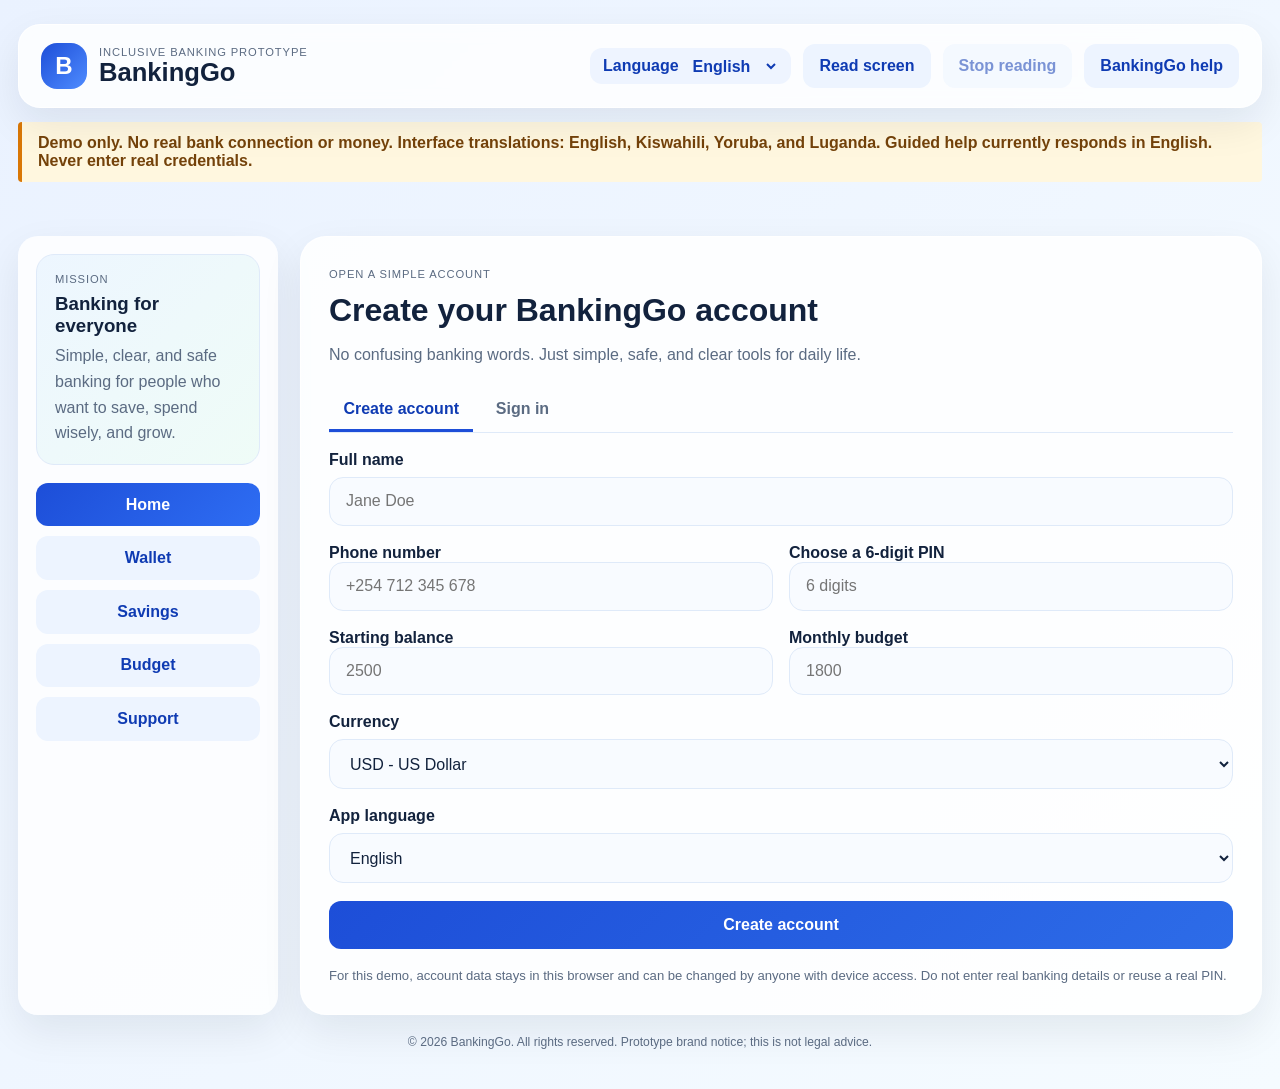
==== budget-tracker/index.html @ 9c625cd1 "banking app" ====
<!DOCTYPE html>
<html lang="en">
<head>
  <meta charset="UTF-8" />
  <meta name="viewport" content="width=device-width, initial-scale=1.0" />
  <meta http-equiv="Content-Security-Policy" content="default-src 'self'; script-src 'self'; style-src 'self'; img-src 'self' data:; connect-src 'none'; object-src 'none'; base-uri 'self'; form-action 'self'" />
  <title>BankingGo | Simple Banking for Everyone</title>
  <link rel="stylesheet" href="style.css" />
</head>
<body>
  <div class="app-shell">
    <header class="topbar">
      <div class="brand-area">
        <div class="brand-mark">B</div>
        <div>
          <p class="eyebrow">Inclusive banking prototype</p>
          <h1>BankingGo</h1>
        </div>
      </div>

      <div class="topbar-tools">
        <label class="language-picker">
          <span>Language</span>
          <select id="language-select">
            <option value="en">English</option>
            <option value="sw">Kiswahili</option>
            <option value="yo">Yoruba</option>
            <option value="lg">Luganda</option>
          </select>
        </label>
        <button class="top-btn" type="button" id="read-screen-btn">Read screen</button>
        <button class="top-btn" type="button" id="stop-reading-btn" disabled>Stop reading</button>
        <button class="top-btn" type="button" id="help-btn">BankingGo help</button>
      </div>
    </header>

    <div class="demo-notice" role="note">Demo only. No real bank connection or money. Interface translations: English, Kiswahili, Yoruba, and Luganda. Guided help currently responds in English. Never enter real credentials.</div>
    <p id="speech-status" class="speech-status" role="status" aria-live="polite"></p>

    <main class="main-layout">
      <aside class="sidebar">
        <div class="sidebar-box">
          <p class="tiny-label">Mission</p>
          <h3>Banking for everyone</h3>
          <p class="muted">Simple, clear, and safe banking for people who want to save, spend wisely, and grow.</p>
        </div>

        <nav class="nav-menu">
          <button class="nav-item active" type="button">Home</button>
          <button class="nav-item" type="button">Wallet</button>
          <button class="nav-item" type="button">Savings</button>
          <button class="nav-item" type="button">Budget</button>
          <button class="nav-item" type="button">Support</button>
        </nav>
      </aside>

      <section id="auth-screen" class="screen active">
        <div class="auth-card">
          <div class="auth-header">
            <p class="eyebrow" data-key="tagline">Open a simple account</p>
            <h2 data-key="signupTitle">Create your BankingGo account</h2>
            <p data-key="signupText">No confusing banking words. Just simple, safe, and clear tools for daily life.</p>
          </div>

          <div class="auth-modes" role="tablist" aria-label="Account access">
            <button class="auth-mode active" id="create-mode" type="button" role="tab" aria-selected="true">Create account</button>
            <button class="auth-mode" id="login-mode" type="button" role="tab" aria-selected="false">Sign in</button>
          </div>

          <form id="signup-form" class="auth-form">
            <div class="field-row">
              <label for="fullname" data-key="fullNameLabel">Full name</label>
              <input id="fullname" type="text" placeholder="Jane Doe" required />
            </div>

            <div class="field-row split-row">
              <div>
                <label for="phone" data-key="phoneLabel">Phone number</label>
                <input id="phone" type="tel" placeholder="+254 712 345 678" required />
              </div>
              <div>
                <label for="pin" data-key="pinLabel">Choose a 6-digit PIN</label>
                <input id="pin" type="password" inputmode="numeric" pattern="[0-9]{6}" placeholder="6 digits" minlength="6" maxlength="6" autocomplete="new-password" required />
              </div>
            </div>

            <div class="field-row split-row">
              <div>
                <label for="bank-balance" data-key="balanceLabel">Starting balance</label>
                <input id="bank-balance" type="number" min="0" step="10" placeholder="2500" required />
              </div>
              <div>
                <label for="monthly-limit" data-key="budgetLabel">Monthly budget</label>
                <input id="monthly-limit" type="number" min="0" step="50" placeholder="1800" required />
              </div>
            </div>

            <div class="field-row">
              <label for="currency" data-key="currencyLabel">Currency</label>
              <select id="currency">
                <option value="USD">USD - US Dollar</option>
                <option value="KES">KES - Kenyan Shilling</option>
                <option value="JPY">JPY - Japanese Yen</option>
                <option value="GBP">GBP - British Pound</option>
                <option value="EUR">EUR - Euro</option>
                <option value="NGN">NGN - Nigerian Naira</option>
                <option value="INR">INR - Indian Rupee</option>
                <option value="AED">AED - UAE Dirham</option>
                <option value="CAD">CAD - Canadian Dollar</option>
                <option value="ZAR">ZAR - South African Rand</option>
              </select>
            </div>

            <div class="field-row">
              <label for="language-onboard" data-key="appLanguageLabel">App language</label>
              <select id="language-onboard">
                <option value="en">English</option>
                <option value="sw">Kiswahili</option>
                <option value="yo">Yoruba</option>
                <option value="lg">Luganda</option>
              </select>
            </div>

            <button type="submit" class="primary-btn" data-key="createAccountBtn">Create account</button>
          </form>

          <form id="login-form" class="auth-form hidden" autocomplete="on">
            <div class="field-row">
              <label for="login-phone">Phone number</label>
              <input id="login-phone" type="tel" autocomplete="username" required />
            </div>
            <div class="field-row">
              <label for="login-pin">6-digit PIN</label>
              <input id="login-pin" type="password" inputmode="numeric" pattern="[0-9]{6}" minlength="6" maxlength="6" autocomplete="current-password" required />
            </div>
            <button type="submit" class="primary-btn">Sign in</button>
            <p id="login-status" class="form-status" aria-live="polite"></p>
          </form>
          <p class="security-note">For this demo, account data stays in this browser and can be changed by anyone with device access. Do not enter real banking details or reuse a real PIN.</p>
        </div>
      </section>

      <section id="dashboard-screen" class="screen">
        <div class="dashboard-panel">
          <div class="welcome-row">
            <div>
              <p class="eyebrow" data-key="greeting">Good morning</p>
              <h2><span id="user-name">Jane</span></h2>
            </div>

            <div class="header-actions">
              <button class="ghost-btn" type="button" id="save-goal-btn" data-key="saveGoalBtn">Save goal</button>
              <button class="ghost-btn danger" type="button" id="logout-btn" data-key="logoutBtn">Log out</button>
            </div>
          </div>

          <div class="stats-grid">
            <article class="stat-card primary">
              <div class="card-head">
                <span data-key="balanceCard">Available to spend</span>
                <span class="chip success" id="currency-badge">USD</span>
              </div>
              <h3 id="display-balance">$0.00</h3>
              <p data-key="balanceNote">Demo wallet funds</p>
            </article>

            <article class="stat-card">
              <div class="card-head">
                <span data-key="budgetCard">Monthly budget</span>
                <span class="chip neutral">Target</span>
              </div>
              <h3 id="monthly-budget">$0.00</h3>
              <p data-key="budgetNote">Planned spending limit</p>
            </article>

            <article class="stat-card">
              <div class="card-head">
                <span data-key="spentCard">Spent</span>
                <span id="budget-state" class="chip neutral" data-key="onTrackBadge">On track</span>
              </div>
              <h3 id="spent-total">$0.00</h3>
              <p id="budget-message" data-key="trackMessage">You are on track this month.</p>
            </article>
          </div>

          <div class="content-grid">
            <div class="card budget-card">
              <div class="section-title-row">
                <h3 data-key="trackingTitle">Track spending</h3>
                <span class="mini-label" data-key="bankLinked">Demo wallet</span>
              </div>

              <form id="budget-form" class="budget-form">
                <div class="field-row">
                  <label for="category" data-key="categoryLabel">Category</label>
                  <select id="category">
                    <option value="Food">Food</option>
                    <option value="Transport">Transport</option>
                    <option value="Bills">Bills</option>
                    <option value="Health">Health</option>
                    <option value="School">School</option>
                    <option value="Family">Family</option>
                  </select>
                </div>

                <div class="field-row">
                  <label for="expense-amount" data-key="amountLabel">Amount</label>
                  <input id="expense-amount" type="number" min="0" step="10" placeholder="Enter amount" />
                </div>

                <div class="quick-picks">
                  <button type="button" class="pick-btn" data-value="50">50</button>
                  <button type="button" class="pick-btn" data-value="100">100</button>
                  <button type="button" class="pick-btn" data-value="250">250</button>
                  <button type="button" class="pick-btn" data-value="500">500</button>
                </div>

                <button type="submit" class="primary-btn" data-key="addExpenseBtn">Add expense</button>
              </form>

              <div id="budget-warning" class="warning-box hidden" aria-live="polite"></div>
            </div>

            <div class="card ai-card">
              <div class="section-title-row">
                <h3>BankingGo help</h3>
                <span class="mini-label">Guided demo assistant</span>
              </div>

              <div class="ai-chat" id="ai-chat">
                <div class="message bot">
                  Hello! I can help you save, spend wisely, and understand your account simply.
                </div>
              </div>

              <div class="ai-suggestions">
                <button type="button" class="suggestion-btn">How do I save?</button>
                <button type="button" class="suggestion-btn">Am I overspending?</button>
                <button type="button" class="suggestion-btn">Help me budget</button>
              </div>

              <div class="ai-input-row">
                <input id="ai-input" type="text" placeholder="Ask BankingGo..." />
                <button id="ai-send" type="button" class="primary-btn compact">Send</button>
              </div>
            </div>
          </div>

          <div class="tools-grid">
            <section class="card savings-card" aria-labelledby="savings-title">
              <div class="section-title-row">
                <h3 id="savings-title">Savings goal</h3>
                <span class="mini-label">Your progress</span>
              </div>
              <p class="savings-amount"><span id="savings-balance">$0.00</span> saved</p>
              <progress id="savings-progress" max="100" value="0" aria-label="Savings goal progress"></progress>
              <p id="savings-summary" class="muted">Set a goal to start tracking your progress.</p>
              <form id="goal-form" class="inline-form">
                <label class="visually-hidden" for="goal-amount">Savings goal amount</label>
                <input id="goal-amount" type="number" min="1" step="1" placeholder="Set a savings goal" required />
                <button class="primary-btn compact" type="submit">Set goal</button>
              </form>
            </section>

            <section class="card transfer-card" aria-labelledby="transfer-title">
              <div class="section-title-row">
                <h3 id="transfer-title">Move money to savings</h3>
                <span class="mini-label">Demo transfer</span>
              </div>
              <p class="muted">Move money between your demo wallet and savings. This does not send money to a bank.</p>
              <form id="transfer-form" class="inline-form">
                <label class="visually-hidden" for="transfer-amount">Transfer amount</label>
                <input id="transfer-amount" type="number" min="1" step="1" placeholder="Amount to save" required />
                <button class="primary-btn compact" type="submit">Move to savings</button>
              </form>
              <p id="transfer-status" class="form-status" aria-live="polite"></p>
            </section>
          </div>

          <section class="card chart-card" aria-labelledby="spending-chart-title">
            <div class="section-title-row">
              <h3 id="spending-chart-title">Spending by category</h3>
              <span class="mini-label">This month</span>
            </div>
            <div id="spending-chart" class="spending-chart" role="img" aria-label="Spending by category"></div>
          </section>

          <div class="bottom-panel">
            <div class="card transactions-card">
              <div class="section-title-row">
                <h3 data-key="recentActivity">Recent activity</h3>
                <span class="mini-label" data-key="activityLabel">This week</span>
              </div>

              <ul id="transactions-list" class="transaction-list"></ul>
            </div>
          </div>
        </div>
      </section>
    </main>
    <footer class="app-footer">© 2026 BankingGo. All rights reserved. Prototype brand notice; this is not legal advice.</footer>
  </div>

  <script src="index.js"></script>
</body>
</html>
---- budget-tracker/style.css ----
* {
  box-sizing: border-box;
  margin: 0;
  padding: 0;
}

:root {
  --bg: #eef6ff;
  --panel: #ffffff;
  --panel-soft: #f5f9ff;
  --primary: #1d4ed8;
  --primary-deep: #0f3bb3;
  --mint: #dffaf0;
  --success: #128a63;
  --danger: #cc3f4f;
  --danger-soft: #ffe7ea;
  --warning: #d97706;
  --text: #12223d;
  --muted: #5b6b82;
  --line: #dfeaf9;
  --shadow: 0 16px 40px rgba(15, 23, 42, 0.08);
}

html {
  scroll-behavior: smooth;
}

body {
  font-family: "Segoe UI", Tahoma, sans-serif;
  background: linear-gradient(135deg, #eaf2ff 0%, #f5fbff 100%);
  color: var(--text);
}

button,
input,
select {
  font: inherit;
}

.app-shell {
  max-width: 1400px;
  margin: 0 auto;
  padding: 24px 18px 40px;
}

.topbar {
  display: flex;
  align-items: center;
  justify-content: space-between;
  gap: 16px;
  background: rgba(255, 255, 255, 0.8);
  border: 1px solid rgba(255, 255, 255, 0.8);
  border-radius: 22px;
  box-shadow: var(--shadow);
  padding: 18px 22px;
  backdrop-filter: blur(8px);
}

.brand-area {
  display: flex;
  align-items: center;
  gap: 12px;
}

.brand-mark {
  width: 46px;
  height: 46px;
  display: grid;
  place-items: center;
  border-radius: 16px;
  background: linear-gradient(135deg, var(--primary), #4f8cff);
  color: white;
  font-weight: 800;
  font-size: 1.5rem;
}

.topbar h1 {
  font-size: 1.6rem;
}

.eyebrow {
  letter-spacing: 0.08em;
  text-transform: uppercase;
  font-size: 0.7rem;
  color: var(--muted);
}

.topbar-tools {
  display: flex;
  align-items: center;
  justify-content: flex-end;
  flex-wrap: wrap;
  gap: 12px;
}

.top-btn:disabled {
  cursor: not-allowed;
  opacity: 0.55;
}

.speech-status {
  min-height: 1.4rem;
  margin: 8px 4px 0;
  color: var(--muted);
  font-size: 0.82rem;
}

.language-picker {
  display: flex;
  align-items: center;
  gap: 10px;
  background: #eef4ff;
  padding: 0.55rem 0.8rem;
  border-radius: 12px;
  color: var(--primary-deep);
  font-weight: 600;
}

.language-picker select {
  border: none;
  background: transparent;
  color: var(--primary-deep);
  font-weight: 700;
  outline: none;
}

.top-btn,
.ghost-btn,
.nav-item,
.primary-btn,
.pick-btn,
.suggestion-btn {
  border: none;
  border-radius: 12px;
  cursor: pointer;
  transition: transform 0.2s ease, filter 0.2s ease;
}

.top-btn,
.ghost-btn,
.nav-item {
  background: #edf4ff;
  color: var(--primary-deep);
  padding: 0.8rem 1rem;
  font-weight: 700;
}

.ghost-btn.danger {
  background: #fff0f2;
  color: var(--danger);
}

.nav-item.active {
  background: linear-gradient(135deg, var(--primary), #2e6df3);
  color: white;
}

.sidebar {
  background: rgba(255, 255, 255, 0.84);
  border-radius: 20px;
  padding: 18px;
  box-shadow: var(--shadow);
  min-height: 480px;
}

.sidebar-box {
  background: linear-gradient(135deg, #edf6ff, #effcf7);
  border: 1px solid var(--line);
  border-radius: 18px;
  padding: 18px;
  margin-bottom: 18px;
}

.tiny-label {
  color: var(--muted);
  font-size: 0.7rem;
  letter-spacing: 0.08em;
  text-transform: uppercase;
  margin-bottom: 8px;
}

.sidebar-box h3 {
  margin-bottom: 6px;
}

.muted {
  color: var(--muted);
  line-height: 1.6;
}

.nav-menu {
  display: flex;
  flex-direction: column;
  gap: 10px;
}

.main-layout {
  display: grid;
  grid-template-columns: 260px 1fr;
  gap: 22px;
  margin-top: 24px;
}

.screen {
  display: none;
}

.screen.active {
  display: block;
}

.auth-card,
.dashboard-panel {
  background: rgba(255, 255, 255, 0.85);
  border: 1px solid rgba(255, 255, 255, 0.85);
  border-radius: 26px;
  box-shadow: var(--shadow);
  padding: 28px;
}

.auth-header {
  margin-bottom: 20px;
}

.auth-header h2 {
  margin: 8px 0 12px;
  font-size: clamp(2rem, 2vw, 3rem);
}

.auth-header p {
  color: var(--muted);
  line-height: 1.7;
  max-width: 600px;
}

.demo-notice {
  margin-top: 14px;
  padding: 0.75rem 1rem;
  border-left: 4px solid #d97706;
  border-radius: 4px;
  background: #fff7df;
  color: #74420a;
  font-weight: 700;
}

.auth-modes {
  display: flex;
  gap: 8px;
  margin-bottom: 18px;
  border-bottom: 1px solid var(--line);
}

.auth-mode {
  border: 0;
  border-bottom: 3px solid transparent;
  background: transparent;
  color: var(--muted);
  padding: 0.7rem 0.9rem;
  font-weight: 700;
  cursor: pointer;
}

.auth-mode.active {
  border-color: var(--primary);
  color: var(--primary-deep);
}

.security-note,
.form-status {
  color: var(--muted);
  font-size: 0.82rem;
  line-height: 1.6;
  margin-top: 16px;
}

.form-status.error {
  color: var(--danger);
}

.tools-grid {
  display: grid;
  grid-template-columns: repeat(2, minmax(0, 1fr));
  gap: 20px;
  margin-top: 20px;
}

.savings-amount {
  font-weight: 800;
  margin: 8px 0;
}

.savings-card progress {
  display: block;
  width: 100%;
  height: 14px;
  accent-color: var(--success);
  margin: 12px 0;
}

.inline-form {
  display: flex;
  align-items: center;
  gap: 10px;
  margin-top: 14px;
}

.inline-form input {
  width: 100%;
  min-width: 0;
  padding: 0.85rem 0.9rem;
  border: 1px solid var(--line);
  border-radius: 12px;
  background: #f8fbff;
}

.visually-hidden {
  position: absolute;
  width: 1px;
  height: 1px;
  padding: 0;
  margin: -1px;
  overflow: hidden;
  clip: rect(0, 0, 0, 0);
  white-space: nowrap;
  border: 0;
}

.chart-card {
  margin-top: 20px;
}

.spending-chart {
  display: grid;
  gap: 12px;
}

.chart-row {
  display: grid;
  grid-template-columns: minmax(90px, 0.4fr) 1fr minmax(90px, auto);
  align-items: center;
  gap: 12px;
}

.chart-label,
.chart-value {
  font-size: 0.86rem;
  font-weight: 700;
}

.chart-track {
  height: 12px;
  overflow: hidden;
  border-radius: 999px;
  background: #edf3fc;
}

.chart-bar {
  height: 100%;
  border-radius: inherit;
  background: linear-gradient(90deg, #1d4ed8, #36a780);
}

.chart-bar.width-10 { width: 10%; }
.chart-bar.width-20 { width: 20%; }
.chart-bar.width-30 { width: 30%; }
.chart-bar.width-40 { width: 40%; }
.chart-bar.width-50 { width: 50%; }
.chart-bar.width-60 { width: 60%; }
.chart-bar.width-70 { width: 70%; }
.chart-bar.width-80 { width: 80%; }
.chart-bar.width-90 { width: 90%; }
.chart-bar.width-100 { width: 100%; }

.auth-form,
.budget-form {
  display: flex;
  flex-direction: column;
  gap: 18px;
}

.field-row {
  display: flex;
  flex-direction: column;
  gap: 8px;
}

.field-row label {
  font-weight: 700;
}

.field-row input,
.field-row select,
.ai-input-row input {
  width: 100%;
  padding: 0.9rem 1rem;
  border: 1px solid var(--line);
  background: #f8fbff;
  border-radius: 14px;
  color: var(--text);
}

.field-row input:focus,
.field-row select:focus,
.ai-input-row input:focus {
  outline: 2px solid rgba(29, 78, 216, 0.12);
  border-color: var(--primary);
}

.split-row {
  display: grid;
  grid-template-columns: repeat(2, minmax(0, 1fr));
  gap: 16px;
}

.primary-btn {
  background: linear-gradient(135deg, var(--primary), #2d6ce8);
  color: white;
  width: 100%;
  padding: 0.95rem 1.2rem;
  font-weight: 800;
}

.primary-btn.compact {
  width: auto;
  min-width: 100px;
}

.welcome-row {
  display: flex;
  align-items: center;
  justify-content: space-between;
  gap: 16px;
  margin-bottom: 22px;
}

.welcome-row h2 {
  font-size: clamp(1.8rem, 2vw, 2.6rem);
  margin-top: 8px;
}

.header-actions {
  display: flex;
  gap: 10px;
  flex-wrap: wrap;
}

.stats-grid {
  display: grid;
  grid-template-columns: repeat(3, minmax(0, 1fr));
  gap: 18px;
}

.stat-card {
  background: linear-gradient(180deg, #ffffff, #f7faff);
  border: 1px solid var(--line);
  border-radius: 20px;
  padding: 20px 18px;
}

.stat-card.primary {
  background: linear-gradient(135deg, #edf5ff, #deebff);
  border-color: #c8dcff;
}

.card-head,
.section-title-row {
  display: flex;
  align-items: center;
  justify-content: space-between;
  gap: 12px;
  margin-bottom: 12px;
}

.card-head {
  color: var(--muted);
  font-size: 0.8rem;
}

.chip {
  display: inline-flex;
  align-items: center;
  justify-content: center;
  border-radius: 999px;
  padding: 0.38rem 0.7rem;
  font-size: 0.7rem;
  font-weight: 800;
}

.chip.success {
  background: #e9fff5;
  color: var(--success);
}

.chip.neutral {
  background: #edf4ff;
  color: var(--primary-deep);
}

.stat-card h3 {
  font-size: clamp(1.7rem, 2vw, 2.2rem);
  margin-bottom: 6px;
}

.stat-card p {
  color: var(--muted);
  font-size: 0.8rem;
}

.content-grid {
  display: grid;
  grid-template-columns: 1.15fr 0.85fr;
  gap: 20px;
  margin-top: 24px;
}

.card {
  background: var(--panel);
  border: 1px solid var(--line);
  border-radius: 20px;
  padding: 22px;
}

.mini-label {
  color: var(--muted);
  font-size: 0.72rem;
  letter-spacing: 0.08em;
  text-transform: uppercase;
}

.quick-picks {
  display: flex;
  flex-wrap: wrap;
  gap: 10px;
}

.pick-btn {
  background: #edf5ff;
  color: var(--primary-deep);
  padding: 0.7rem 0.9rem;
  font-weight: 700;
}

.warning-box {
  background: var(--danger-soft);
  color: var(--danger);
  border: 1px solid #f4bcc5;
  border-radius: 12px;
  padding: 0.9rem 1rem;
  margin-top: 18px;
  font-weight: 700;
}

.hidden {
  display: none;
}

.ai-card {
  display: flex;
  flex-direction: column;
  gap: 16px;
}

.ai-chat {
  display: flex;
  flex-direction: column;
  gap: 10px;
  max-height: 250px;
  overflow: auto;
  padding-right: 4px;
}

.message {
  max-width: 90%;
  border-radius: 14px;
  padding: 0.8rem 0.9rem;
  line-height: 1.6;
}

.message.bot {
  background: #edf4ff;
  color: var(--text);
}

.message.user {
  background: linear-gradient(135deg, var(--primary), #2d6ce8);
  color: white;
  margin-left: auto;
}

.ai-suggestions {
  display: flex;
  flex-wrap: wrap;
  gap: 8px;
}

.suggestion-btn {
  background: #f3f7ff;
  color: var(--primary-deep);
  padding: 0.6rem 0.8rem;
  font-size: 0.82rem;
  font-weight: 700;
}

.ai-input-row {
  display: flex;
  align-items: center;
  gap: 10px;
}

.bottom-panel {
  margin-top: 24px;
}

.transaction-list {
  list-style: none;
  display: flex;
  flex-direction: column;
  gap: 12px;
}

.transaction-item {
  display: flex;
  align-items: center;
  justify-content: space-between;
  gap: 14px;
  border-bottom: 1px solid var(--line);
  padding-bottom: 12px;
}

.transaction-item:last-child {
  border-bottom: none;
  padding-bottom: 0;
}

.transaction-meta {
  display: flex;
  align-items: center;
  gap: 12px;
}

.transaction-icon {
  width: 36px;
  height: 36px;
  border-radius: 12px;
  display: grid;
  place-items: center;
  font-weight: 800;
}

.transaction-icon.income {
  background: #e9fff5;
  color: var(--success);
}

.transaction-icon.expense {
  background: #fff0f2;
  color: var(--danger);
}

.transaction-meta strong {
  display: block;
  margin-bottom: 4px;
}

.transaction-meta small {
  color: var(--muted);
}

.transaction-amount {
  font-weight: 800;
}

.transaction-amount.income {
  color: var(--success);
}

.transaction-amount.expense {
  color: var(--danger);
}

.app-footer {
  padding: 20px 8px 0;
  color: var(--muted);
  font-size: 0.76rem;
  text-align: center;
}

button:focus-visible,
input:focus-visible,
select:focus-visible {
  outline: 3px solid rgba(29, 78, 216, 0.3);
  outline-offset: 2px;
}

@media (max-width: 960px) {
  .main-layout {
    grid-template-columns: 1fr;
  }

  .sidebar {
    min-height: auto;
  }

  .nav-menu {
    flex-direction: row;
    flex-wrap: wrap;
  }

  .stats-grid,
  .content-grid,
  .tools-grid,
  .split-row {
    grid-template-columns: 1fr;
  }
}

@media (max-width: 620px) {
  .topbar,
  .welcome-row,
  .ai-input-row {
    flex-direction: column;
    align-items: flex-start;
  }

  .topbar-tools {
    justify-content: flex-start;
  }

  .app-shell {
    padding: 12px 12px 28px;
  }

  .auth-card,
  .dashboard-panel,
  .card {
    padding: 16px;
  }

  .inline-form {
    align-items: stretch;
    flex-direction: column;
  }

  .chart-row {
    grid-template-columns: 70px 1fr;
  }

  .chart-value {
    grid-column: 2;
  }
}
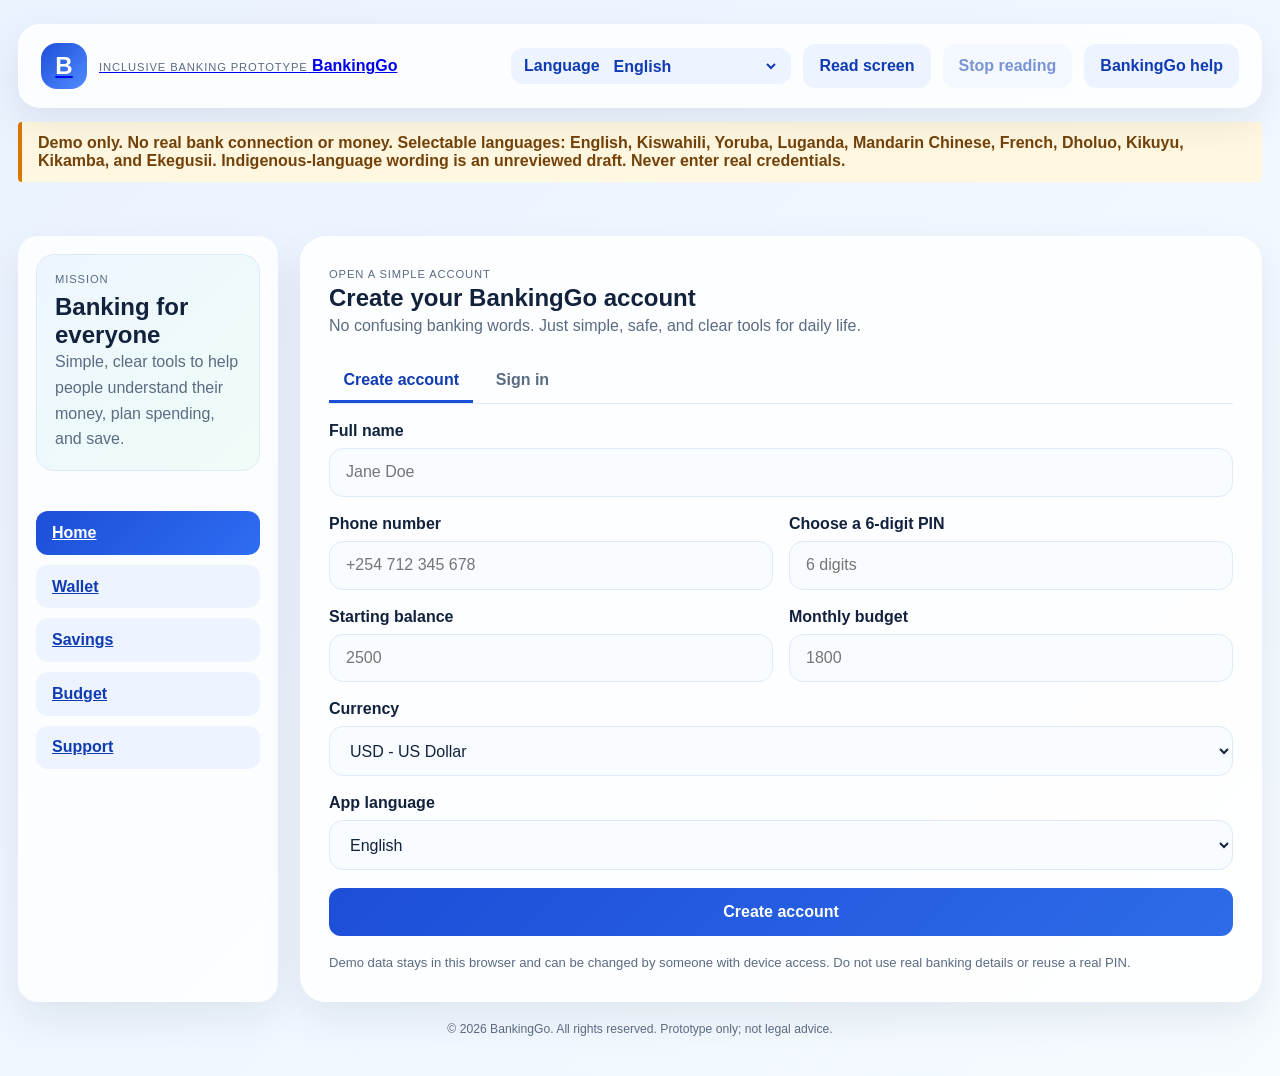
==== commit 07f34868: "smartabank" ====
--- a/budget-tracker/index.html
+++ b/budget-tracker/index.html
@@ -4,62 +4,69 @@
   <meta charset="UTF-8" />
   <meta name="viewport" content="width=device-width, initial-scale=1.0" />
   <meta http-equiv="Content-Security-Policy" content="default-src 'self'; script-src 'self'; style-src 'self'; img-src 'self' data:; connect-src 'none'; object-src 'none'; base-uri 'self'; form-action 'self'" />
+  <meta name="theme-color" content="#143d70" />
   <title>BankingGo | Simple Banking for Everyone</title>
   <link rel="stylesheet" href="style.css" />
 </head>
 <body>
   <div class="app-shell">
     <header class="topbar">
-      <div class="brand-area">
-        <div class="brand-mark">B</div>
-        <div>
-          <p class="eyebrow">Inclusive banking prototype</p>
-          <h1>BankingGo</h1>
-        </div>
-      </div>
-
+      <a class="brand-area" href="./" aria-label="BankingGo home">
+        <span class="brand-mark" aria-hidden="true">B</span>
+        <span>
+          <span class="eyebrow">Inclusive banking prototype</span>
+          <strong class="brand-name">BankingGo</strong>
+        </span>
+      </a>
       <div class="topbar-tools">
-        <label class="language-picker">
+        <label class="language-picker" for="language-select">
           <span>Language</span>
           <select id="language-select">
             <option value="en">English</option>
             <option value="sw">Kiswahili</option>
             <option value="yo">Yoruba</option>
             <option value="lg">Luganda</option>
+            <option value="zh-CN">Chinese (Mandarin)</option>
+            <option value="fr-FR">French</option>
+            <option value="luo-KE">Dholuo</option>
+            <option value="ki-KE">Kikuyu (Gikuyu)</option>
+            <option value="kam-KE">Kikamba (Kamba)</option>
+            <option value="guz-KE">Ekegusii (Kisii)</option>
           </select>
         </label>
-        <button class="top-btn" type="button" id="read-screen-btn">Read screen</button>
-        <button class="top-btn" type="button" id="stop-reading-btn" disabled>Stop reading</button>
-        <button class="top-btn" type="button" id="help-btn">BankingGo help</button>
+        <button class="top-btn" type="button" id="read-screen-btn" data-key="readScreen">Read screen</button>
+        <button class="top-btn" type="button" id="stop-reading-btn" data-key="stopReading" disabled>Stop reading</button>
+        <button class="top-btn help-button" type="button" id="help-btn" data-key="globalHelp">BankingGo help</button>
       </div>
     </header>
 
-    <div class="demo-notice" role="note">Demo only. No real bank connection or money. Interface translations: English, Kiswahili, Yoruba, and Luganda. Guided help currently responds in English. Never enter real credentials.</div>
+    <div class="demo-notice" role="note">Demo only. No real bank connection or money. Selectable languages: English, Kiswahili, Yoruba, Luganda, Mandarin Chinese, French, Dholuo, Kikuyu, Kikamba, and Ekegusii. Indigenous-language wording is an unreviewed draft. Never enter real credentials.</div>
+    <p id="language-review-note" class="language-review-note hidden" role="status" aria-live="polite"></p>
     <p id="speech-status" class="speech-status" role="status" aria-live="polite"></p>
 
     <main class="main-layout">
       <aside class="sidebar">
         <div class="sidebar-box">
           <p class="tiny-label">Mission</p>
-          <h3>Banking for everyone</h3>
-          <p class="muted">Simple, clear, and safe banking for people who want to save, spend wisely, and grow.</p>
+          <h2>Banking for everyone</h2>
+          <p class="muted">Simple, clear tools to help people understand their money, plan spending, and save.</p>
         </div>
-
-        <nav class="nav-menu">
-          <button class="nav-item active" type="button">Home</button>
-          <button class="nav-item" type="button">Wallet</button>
-          <button class="nav-item" type="button">Savings</button>
-          <button class="nav-item" type="button">Budget</button>
-          <button class="nav-item" type="button">Support</button>
+        <p id="nav-status" class="nav-status" role="status" aria-live="polite"></p>
+        <nav class="nav-menu" aria-label="Main navigation">
+          <a class="nav-item active" href="#home" aria-current="page">Home</a>
+          <a class="nav-item" href="#wallet">Wallet</a>
+          <a class="nav-item" href="#savings-title">Savings</a>
+          <a class="nav-item" href="#budget-title">Budget</a>
+          <a class="nav-item" href="#help-title">Support</a>
         </nav>
       </aside>
 
-      <section id="auth-screen" class="screen active">
+      <section id="auth-screen" class="screen active" aria-labelledby="signup-heading">
         <div class="auth-card">
           <div class="auth-header">
             <p class="eyebrow" data-key="tagline">Open a simple account</p>
-            <h2 data-key="signupTitle">Create your BankingGo account</h2>
-            <p data-key="signupText">No confusing banking words. Just simple, safe, and clear tools for daily life.</p>
+            <h1 id="signup-heading" data-key="signupTitle">Create your BankingGo account</h1>
+            <p data-key="signupText">No confusing banking words. Just simple, clear tools for daily life.</p>
           </div>
 
           <div class="auth-modes" role="tablist" aria-label="Account access">
@@ -70,34 +77,34 @@
           <form id="signup-form" class="auth-form">
             <div class="field-row">
               <label for="fullname" data-key="fullNameLabel">Full name</label>
-              <input id="fullname" type="text" placeholder="Jane Doe" required />
-            </div>
-
-            <div class="field-row split-row">
-              <div>
+              <input id="fullname" name="name" type="text" autocomplete="name" placeholder="Jane Doe" required />
+            </div>
+
+            <div class="split-row">
+              <div class="field-row">
                 <label for="phone" data-key="phoneLabel">Phone number</label>
-                <input id="phone" type="tel" placeholder="+254 712 345 678" required />
-              </div>
-              <div>
+                <input id="phone" name="phone" type="tel" autocomplete="tel" placeholder="+254 712 345 678" required />
+              </div>
+              <div class="field-row">
                 <label for="pin" data-key="pinLabel">Choose a 6-digit PIN</label>
-                <input id="pin" type="password" inputmode="numeric" pattern="[0-9]{6}" placeholder="6 digits" minlength="6" maxlength="6" autocomplete="new-password" required />
-              </div>
-            </div>
-
-            <div class="field-row split-row">
-              <div>
+                <input id="pin" name="pin" type="password" inputmode="numeric" pattern="[0-9]{6}" placeholder="6 digits" minlength="6" maxlength="6" autocomplete="new-password" required />
+              </div>
+            </div>
+
+            <div class="split-row">
+              <div class="field-row">
                 <label for="bank-balance" data-key="balanceLabel">Starting balance</label>
-                <input id="bank-balance" type="number" min="0" step="10" placeholder="2500" required />
-              </div>
-              <div>
+                <input id="bank-balance" name="balance" type="number" min="0" step="0.01" placeholder="2500" required />
+              </div>
+              <div class="field-row">
                 <label for="monthly-limit" data-key="budgetLabel">Monthly budget</label>
-                <input id="monthly-limit" type="number" min="0" step="50" placeholder="1800" required />
+                <input id="monthly-limit" name="budget" type="number" min="0.01" step="0.01" placeholder="1800" required />
               </div>
             </div>
 
             <div class="field-row">
               <label for="currency" data-key="currencyLabel">Currency</label>
-              <select id="currency">
+              <select id="currency" name="currency">
                 <option value="USD">USD - US Dollar</option>
                 <option value="KES">KES - Kenyan Shilling</option>
                 <option value="JPY">JPY - Japanese Yen</option>
@@ -113,87 +120,79 @@
 
             <div class="field-row">
               <label for="language-onboard" data-key="appLanguageLabel">App language</label>
-              <select id="language-onboard">
+              <select id="language-onboard" name="language">
                 <option value="en">English</option>
                 <option value="sw">Kiswahili</option>
                 <option value="yo">Yoruba</option>
                 <option value="lg">Luganda</option>
+                <option value="zh-CN">Chinese (Mandarin)</option>
+                <option value="fr-FR">French</option>
+                <option value="luo-KE">Dholuo</option>
+                <option value="ki-KE">Kikuyu (Gikuyu)</option>
+                <option value="kam-KE">Kikamba (Kamba)</option>
+                <option value="guz-KE">Ekegusii (Kisii)</option>
               </select>
             </div>
-
-            <button type="submit" class="primary-btn" data-key="createAccountBtn">Create account</button>
+            <button class="primary-btn" type="submit" data-key="createAccountBtn">Create account</button>
           </form>
 
           <form id="login-form" class="auth-form hidden" autocomplete="on">
             <div class="field-row">
               <label for="login-phone">Phone number</label>
-              <input id="login-phone" type="tel" autocomplete="username" required />
+              <input id="login-phone" name="username" type="tel" autocomplete="username" required />
             </div>
             <div class="field-row">
               <label for="login-pin">6-digit PIN</label>
-              <input id="login-pin" type="password" inputmode="numeric" pattern="[0-9]{6}" minlength="6" maxlength="6" autocomplete="current-password" required />
-            </div>
-            <button type="submit" class="primary-btn">Sign in</button>
+              <input id="login-pin" name="password" type="password" inputmode="numeric" pattern="[0-9]{6}" minlength="6" maxlength="6" autocomplete="current-password" required />
+            </div>
+            <button class="primary-btn" type="submit">Sign in</button>
             <p id="login-status" class="form-status" aria-live="polite"></p>
           </form>
-          <p class="security-note">For this demo, account data stays in this browser and can be changed by anyone with device access. Do not enter real banking details or reuse a real PIN.</p>
+          <p class="security-note">Demo data stays in this browser and can be changed by someone with device access. Do not use real banking details or reuse a real PIN.</p>
         </div>
       </section>
 
-      <section id="dashboard-screen" class="screen">
-        <div class="dashboard-panel">
+      <section id="dashboard-screen" class="screen" aria-label="BankingGo dashboard">
+        <div class="dashboard-panel" id="home">
           <div class="welcome-row">
             <div>
               <p class="eyebrow" data-key="greeting">Good morning</p>
-              <h2><span id="user-name">Jane</span></h2>
-            </div>
-
+              <h1><span id="user-name"></span></h1>
+            </div>
             <div class="header-actions">
               <button class="ghost-btn" type="button" id="save-goal-btn" data-key="saveGoalBtn">Save goal</button>
-              <button class="ghost-btn danger" type="button" id="logout-btn" data-key="logoutBtn">Log out</button>
-            </div>
-          </div>
-
-          <div class="stats-grid">
+              <button class="ghost-btn danger" type="button" id="logout-btn" data-key="logoutBtn">Lock app</button>
+            </div>
+          </div>
+
+          <div class="stats-grid" id="wallet">
             <article class="stat-card primary">
-              <div class="card-head">
-                <span data-key="balanceCard">Available to spend</span>
-                <span class="chip success" id="currency-badge">USD</span>
-              </div>
-              <h3 id="display-balance">$0.00</h3>
+              <div class="card-head"><span data-key="balanceCard">Available to spend</span><span class="chip success" id="currency-badge">USD</span></div>
+              <h2 id="display-balance">$0.00</h2>
               <p data-key="balanceNote">Demo wallet funds</p>
             </article>
-
             <article class="stat-card">
-              <div class="card-head">
-                <span data-key="budgetCard">Monthly budget</span>
-                <span class="chip neutral">Target</span>
-              </div>
-              <h3 id="monthly-budget">$0.00</h3>
+              <div class="card-head"><span data-key="budgetCard">Monthly budget</span><span class="chip neutral">Target</span></div>
+              <h2 id="monthly-budget">$0.00</h2>
               <p data-key="budgetNote">Planned spending limit</p>
             </article>
-
             <article class="stat-card">
-              <div class="card-head">
-                <span data-key="spentCard">Spent</span>
-                <span id="budget-state" class="chip neutral" data-key="onTrackBadge">On track</span>
-              </div>
-              <h3 id="spent-total">$0.00</h3>
+              <div class="card-head"><span data-key="spentCard">Spent</span><span id="budget-state" class="chip neutral" data-key="onTrackBadge">On track</span></div>
+              <h2 id="spent-total">$0.00</h2>
               <p id="budget-message" data-key="trackMessage">You are on track this month.</p>
             </article>
           </div>
 
           <div class="content-grid">
-            <div class="card budget-card">
+            <section class="card budget-card" aria-labelledby="budget-title">
               <div class="section-title-row">
-                <h3 data-key="trackingTitle">Track spending</h3>
+                <h2 id="budget-title" data-key="trackingTitle">Track spending</h2>
                 <span class="mini-label" data-key="bankLinked">Demo wallet</span>
               </div>
-
               <form id="budget-form" class="budget-form">
                 <div class="field-row">
                   <label for="category" data-key="categoryLabel">Category</label>
-                  <select id="category">
+                  <select id="category" name="category">
                     <option value="Food">Food</option>
                     <option value="Transport">Transport</option>
                     <option value="Bills">Bills</option>
@@ -202,56 +201,48 @@
                     <option value="Family">Family</option>
                   </select>
                 </div>
-
                 <div class="field-row">
                   <label for="expense-amount" data-key="amountLabel">Amount</label>
-                  <input id="expense-amount" type="number" min="0" step="10" placeholder="Enter amount" />
+                  <input id="expense-amount" name="amount" type="number" min="0.01" step="0.01" placeholder="Enter amount" required />
                 </div>
-
-                <div class="quick-picks">
+                <div class="quick-picks" aria-label="Quick expense amounts">
                   <button type="button" class="pick-btn" data-value="50">50</button>
                   <button type="button" class="pick-btn" data-value="100">100</button>
                   <button type="button" class="pick-btn" data-value="250">250</button>
                   <button type="button" class="pick-btn" data-value="500">500</button>
                 </div>
-
-                <button type="submit" class="primary-btn" data-key="addExpenseBtn">Add expense</button>
+                <button class="primary-btn" type="submit" data-key="addExpenseBtn">Add expense</button>
               </form>
-
-              <div id="budget-warning" class="warning-box hidden" aria-live="polite"></div>
-            </div>
-
-            <div class="card ai-card">
+              <div id="budget-warning" class="warning-box hidden" role="status" aria-live="polite"></div>
+            </section>
+
+            <section class="card ai-card" aria-labelledby="help-title">
               <div class="section-title-row">
-                <h3>BankingGo help</h3>
-                <span class="mini-label">Guided demo assistant</span>
-              </div>
-
-              <div class="ai-chat" id="ai-chat">
-                <div class="message bot">
-                  Hello! I can help you save, spend wisely, and understand your account simply.
-                </div>
-              </div>
-
+                <h2 id="help-title" data-key="assistantTitle">BankingGo help</h2>
+                <span class="mini-label" data-key="assistantKind">Guided demo assistant</span>
+              </div>
+              <div class="ai-chat" id="ai-chat" aria-live="polite">
+                <div class="message bot" data-key="assistantIntro">Hello! I can help you save, spend wisely, and understand your account simply.</div>
+              </div>
               <div class="ai-suggestions">
-                <button type="button" class="suggestion-btn">How do I save?</button>
-                <button type="button" class="suggestion-btn">Am I overspending?</button>
-                <button type="button" class="suggestion-btn">Help me budget</button>
-              </div>
-
+                <button type="button" class="suggestion-btn" data-intent="save" data-key="suggestSave">How do I save?</button>
+                <button type="button" class="suggestion-btn" data-intent="budget" data-key="suggestBudget">Am I overspending?</button>
+                <button type="button" class="suggestion-btn" data-intent="help" data-key="suggestHelp">Help me budget</button>
+              </div>
+              <label class="speak-toggle"><input id="speak-replies" type="checkbox" checked /> <span data-key="speakReplies">Read BankingGo replies aloud</span></label>
+              <p class="voice-privacy-note" data-key="voicePrivacy">Speech recognition may be processed by your browser provider. Do not speak PINs, passwords, or account numbers.</p>
               <div class="ai-input-row">
+                <label class="visually-hidden" for="ai-input">Ask BankingGo</label>
                 <input id="ai-input" type="text" placeholder="Ask BankingGo..." />
-                <button id="ai-send" type="button" class="primary-btn compact">Send</button>
-              </div>
-            </div>
+                <button class="top-btn" id="voice-input-btn" type="button" aria-label="Ask BankingGo by voice" aria-pressed="false" data-key="voiceButton">Speak</button>
+                <button class="primary-btn compact" id="ai-send" type="button" data-key="sendButton">Send</button>
+              </div>
+            </section>
           </div>
 
           <div class="tools-grid">
             <section class="card savings-card" aria-labelledby="savings-title">
-              <div class="section-title-row">
-                <h3 id="savings-title">Savings goal</h3>
-                <span class="mini-label">Your progress</span>
-              </div>
+              <div class="section-title-row"><h2 id="savings-title">Savings goal</h2><span class="mini-label">Your progress</span></div>
               <p class="savings-amount"><span id="savings-balance">$0.00</span> saved</p>
               <progress id="savings-progress" max="100" value="0" aria-label="Savings goal progress"></progress>
               <p id="savings-summary" class="muted">Set a goal to start tracking your progress.</p>
@@ -261,16 +252,12 @@
                 <button class="primary-btn compact" type="submit">Set goal</button>
               </form>
             </section>
-
             <section class="card transfer-card" aria-labelledby="transfer-title">
-              <div class="section-title-row">
-                <h3 id="transfer-title">Move money to savings</h3>
-                <span class="mini-label">Demo transfer</span>
-              </div>
+              <div class="section-title-row"><h2 id="transfer-title">Move money to savings</h2><span class="mini-label">Demo transfer</span></div>
               <p class="muted">Move money between your demo wallet and savings. This does not send money to a bank.</p>
               <form id="transfer-form" class="inline-form">
                 <label class="visually-hidden" for="transfer-amount">Transfer amount</label>
-                <input id="transfer-amount" type="number" min="1" step="1" placeholder="Amount to save" required />
+                <input id="transfer-amount" type="number" min="0.01" step="0.01" placeholder="Amount to save" required />
                 <button class="primary-btn compact" type="submit">Move to savings</button>
               </form>
               <p id="transfer-status" class="form-status" aria-live="polite"></p>
@@ -278,29 +265,19 @@
           </div>
 
           <section class="card chart-card" aria-labelledby="spending-chart-title">
-            <div class="section-title-row">
-              <h3 id="spending-chart-title">Spending by category</h3>
-              <span class="mini-label">This month</span>
-            </div>
+            <div class="section-title-row"><h2 id="spending-chart-title">Spending by category</h2><span class="mini-label">This month</span></div>
             <div id="spending-chart" class="spending-chart" role="img" aria-label="Spending by category"></div>
           </section>
 
-          <div class="bottom-panel">
-            <div class="card transactions-card">
-              <div class="section-title-row">
-                <h3 data-key="recentActivity">Recent activity</h3>
-                <span class="mini-label" data-key="activityLabel">This week</span>
-              </div>
-
-              <ul id="transactions-list" class="transaction-list"></ul>
-            </div>
-          </div>
+          <section class="card transactions-card" aria-labelledby="activity-title">
+            <div class="section-title-row"><h2 id="activity-title" data-key="recentActivity">Recent activity</h2><span class="mini-label" data-key="activityLabel">This month</span></div>
+            <ul id="transactions-list" class="transaction-list"></ul>
+          </section>
         </div>
       </section>
     </main>
-    <footer class="app-footer">© 2026 BankingGo. All rights reserved. Prototype brand notice; this is not legal advice.</footer>
+    <footer class="app-footer">© 2026 BankingGo. All rights reserved. Prototype only; not legal advice.</footer>
   </div>
-
   <script src="index.js"></script>
 </body>
-</html>+</html>
--- a/budget-tracker/style.css
+++ b/budget-tracker/style.css
@@ -105,6 +105,13 @@
   font-size: 0.82rem;
 }
 
+.language-review-note {
+  margin: 4px 4px 10px;
+  color: #83520a;
+  font-size: 0.82rem;
+  font-weight: 700;
+}
+
 .language-picker {
   display: flex;
   align-items: center;
@@ -194,6 +201,14 @@
   gap: 10px;
 }
 
+.nav-status {
+  min-height: 1.4rem;
+  margin-top: 12px;
+  color: var(--muted);
+  font-size: 0.8rem;
+  line-height: 1.4;
+}
+
 .main-layout {
   display: grid;
   grid-template-columns: 260px 1fr;
@@ -601,6 +616,32 @@
   font-weight: 700;
 }
 
+.speak-toggle {
+  display: inline-flex;
+  align-items: center;
+  align-self: flex-start;
+  gap: 8px;
+  color: var(--muted);
+  font-size: 0.85rem;
+}
+
+.speak-toggle input {
+  width: 18px;
+  height: 18px;
+  accent-color: var(--primary);
+}
+
+.voice-privacy-note {
+  color: var(--muted);
+  font-size: 0.76rem;
+  line-height: 1.45;
+}
+
+#voice-input-btn.listening {
+  background: var(--danger-soft);
+  color: var(--danger);
+}
+
 .ai-input-row {
   display: flex;
   align-items: center;
@@ -726,6 +767,11 @@
     justify-content: flex-start;
   }
 
+  .language-picker {
+    width: 100%;
+    justify-content: space-between;
+  }
+
   .app-shell {
     padding: 12px 12px 28px;
   }
